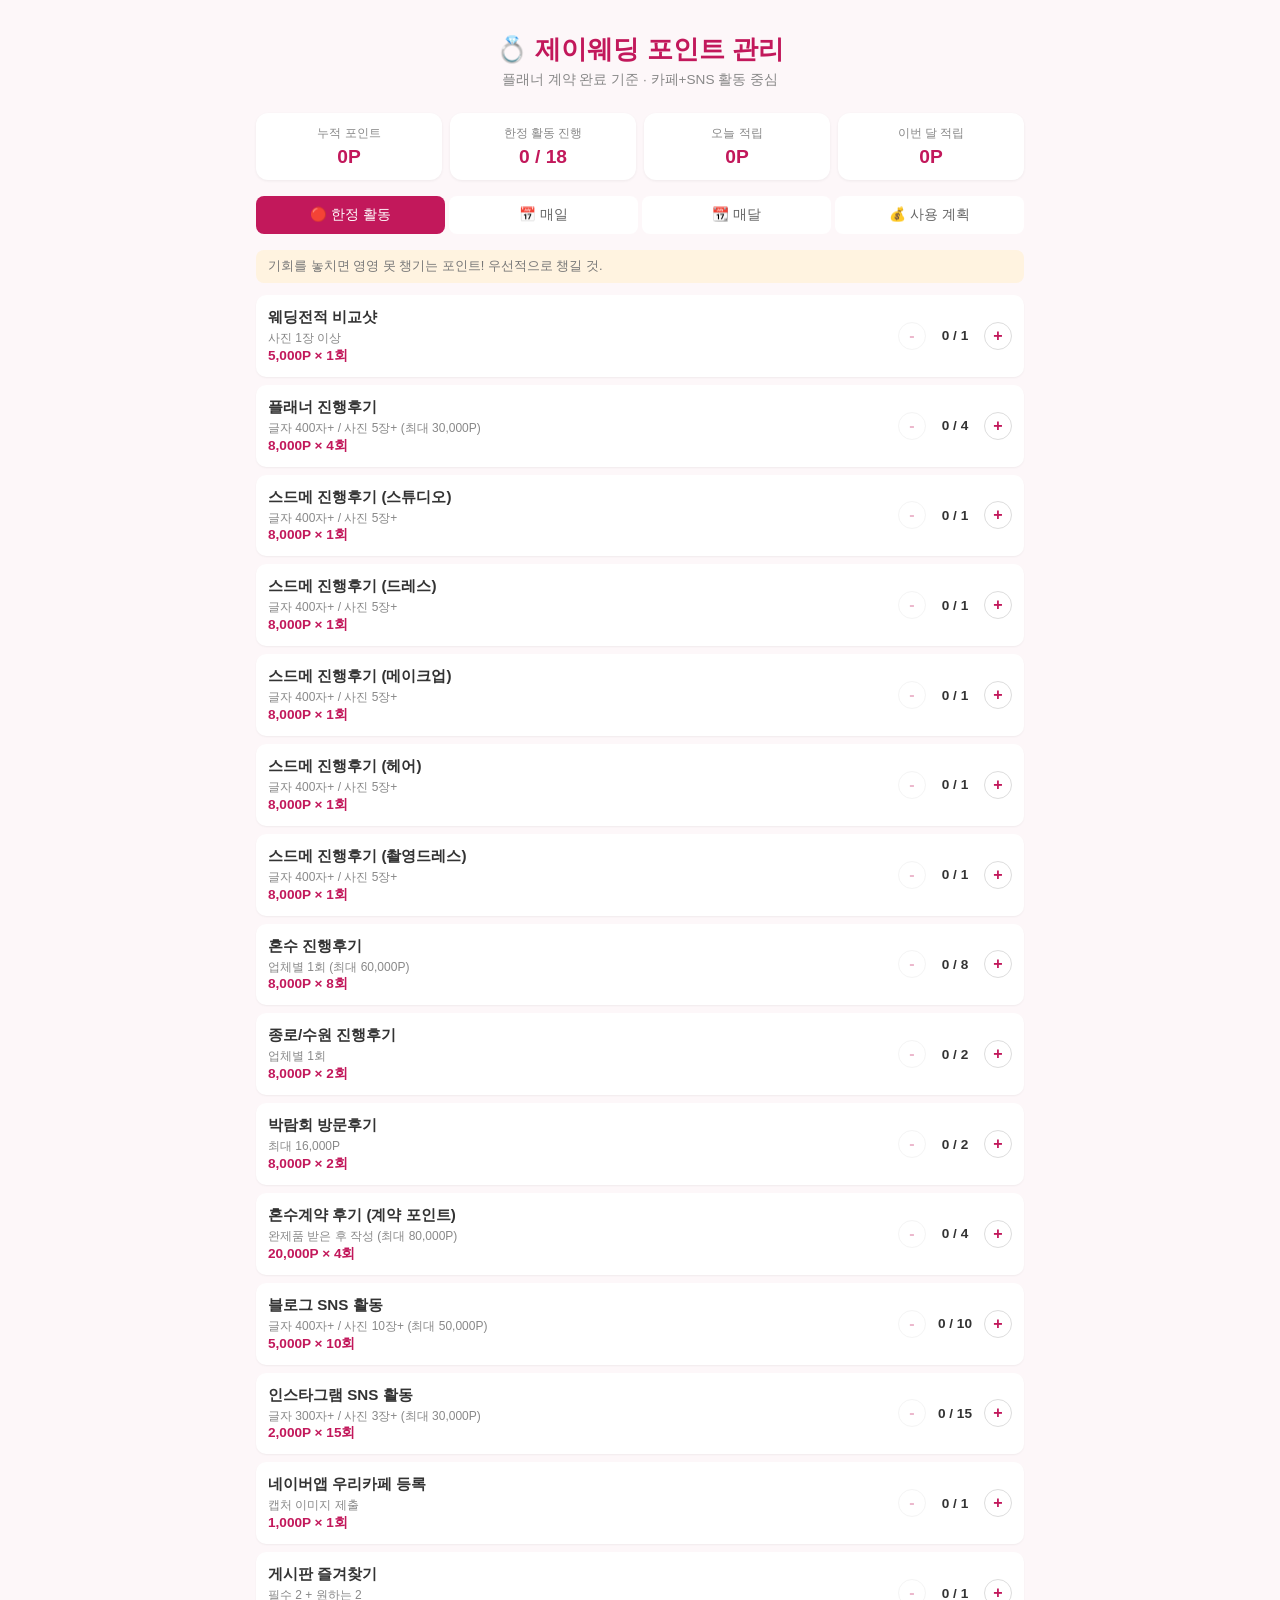
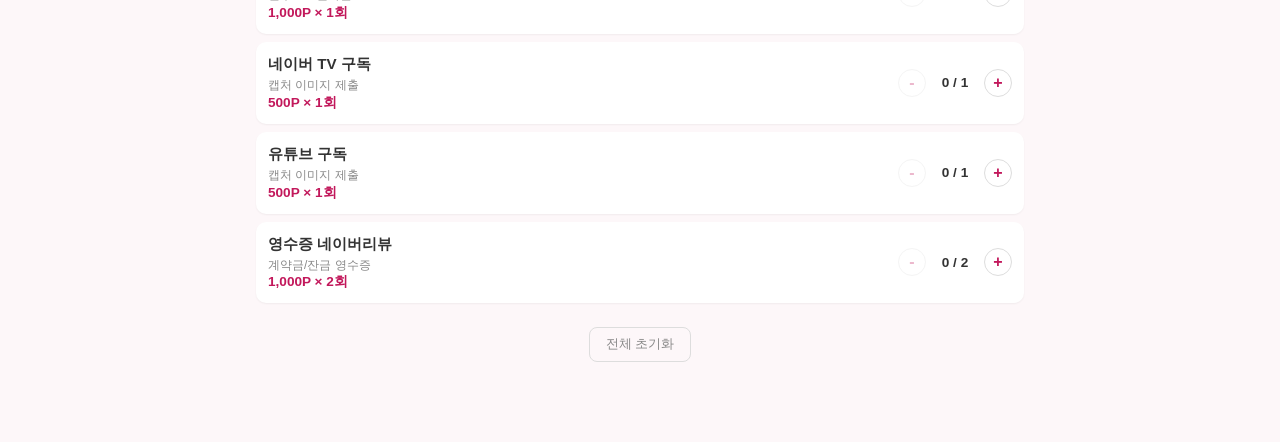
==== index.html @ fbb47b05 "." ====
<!DOCTYPE html>
<html lang="ko">
<head>
  <meta charset="UTF-8" />
  <meta name="viewport" content="width=device-width, initial-scale=1.0" />
  <title>💍 제이웨딩 포인트 관리</title>
  <link rel="stylesheet" href="styles.css" />
</head>
<body>
  <header>
    <h1>💍 제이웨딩 포인트 관리</h1>
    <p class="subtitle">플래너 계약 완료 기준 · 카페+SNS 활동 중심</p>
  </header>

  <section class="summary">
    <div class="card">
      <div class="card-label">누적 포인트</div>
      <div class="card-value" id="totalPoints">0P</div>
    </div>
    <div class="card">
      <div class="card-label">한정 활동 진행</div>
      <div class="card-value"><span id="limitedDone">0</span> / <span id="limitedTotal">0</span></div>
    </div>
    <div class="card">
      <div class="card-label">오늘 적립</div>
      <div class="card-value" id="todayPoints">0P</div>
    </div>
    <div class="card">
      <div class="card-label">이번 달 적립</div>
      <div class="card-value" id="monthPoints">0P</div>
    </div>
  </section>

  <nav class="tabs">
    <button class="tab active" data-tab="limited">🔴 한정 활동</button>
    <button class="tab" data-tab="daily">📅 매일</button>
    <button class="tab" data-tab="monthly">📆 매달</button>
    <button class="tab" data-tab="usage">💰 사용 계획</button>
  </nav>

  <main>
    <section id="tab-limited" class="tab-panel active">
      <p class="hint">기회를 놓치면 영영 못 챙기는 포인트! 우선적으로 챙길 것.</p>
      <ul id="limitedList" class="activity-list"></ul>
    </section>

    <section id="tab-daily" class="tab-panel">
      <p class="hint">오늘 날짜: <strong id="todayDate"></strong> · 매일 자정에 초기화됩니다.</p>
      <ul id="dailyList" class="activity-list"></ul>
    </section>

    <section id="tab-monthly" class="tab-panel">
      <p class="hint">이번 달: <strong id="thisMonth"></strong> · 매월 1일에 초기화됩니다.</p>
      <ul id="monthlyList" class="activity-list"></ul>
    </section>

    <section id="tab-usage" class="tab-panel">
      <p class="hint">포인트 사용은 본식일 <strong>한 달 전에 요청</strong> 필요. 게시글에 <code>[웨딩품목+사용금액]</code> 기재 후 신청.</p>
      <ul id="usageList" class="usage-list"></ul>
    </section>
  </main>

  <footer>
    <button id="resetBtn" class="reset-btn">전체 초기화</button>
  </footer>

  <script src="app.js"></script>
</body>
</html>
---- styles.css ----
* { box-sizing: border-box; margin: 0; padding: 0; }

body {
  font-family: -apple-system, BlinkMacSystemFont, "Segoe UI", "Malgun Gothic", sans-serif;
  background: #fdf7f9;
  color: #333;
  max-width: 800px;
  margin: 0 auto;
  padding: 16px;
  padding-bottom: 80px;
}

header { text-align: center; padding: 16px 0 8px; }
header h1 { font-size: 1.6rem; color: #c2185b; }
.subtitle { color: #888; font-size: 0.85rem; margin-top: 4px; }

.summary {
  display: grid;
  grid-template-columns: repeat(2, 1fr);
  gap: 8px;
  margin: 16px 0;
}
@media (min-width: 600px) {
  .summary { grid-template-columns: repeat(4, 1fr); }
}

.card {
  background: white;
  border-radius: 12px;
  padding: 12px;
  box-shadow: 0 1px 3px rgba(0,0,0,0.06);
  text-align: center;
}
.card-label { font-size: 0.75rem; color: #888; margin-bottom: 4px; }
.card-value { font-size: 1.2rem; font-weight: 700; color: #c2185b; }

.tabs {
  display: flex;
  gap: 4px;
  margin-bottom: 12px;
  overflow-x: auto;
  padding-bottom: 4px;
}
.tab {
  flex: 1;
  min-width: 80px;
  padding: 10px 8px;
  background: white;
  border: none;
  border-radius: 8px;
  cursor: pointer;
  font-size: 0.85rem;
  font-weight: 500;
  color: #666;
  white-space: nowrap;
  transition: all 0.15s;
}
.tab.active {
  background: #c2185b;
  color: white;
}

.tab-panel { display: none; }
.tab-panel.active { display: block; }

.hint {
  font-size: 0.8rem;
  color: #777;
  background: #fff3e0;
  padding: 8px 12px;
  border-radius: 8px;
  margin-bottom: 12px;
}
.hint code {
  background: #fff;
  padding: 1px 6px;
  border-radius: 4px;
  font-size: 0.85em;
}

.activity-list, .usage-list {
  list-style: none;
  display: flex;
  flex-direction: column;
  gap: 8px;
}

.activity-item {
  background: white;
  border-radius: 10px;
  padding: 12px;
  display: flex;
  align-items: center;
  gap: 10px;
  box-shadow: 0 1px 2px rgba(0,0,0,0.05);
  transition: opacity 0.2s;
}
.activity-item.done { opacity: 0.55; }

.activity-info { flex: 1; min-width: 0; }
.activity-name {
  font-weight: 600;
  font-size: 0.95rem;
  margin-bottom: 2px;
}
.activity-meta {
  font-size: 0.75rem;
  color: #888;
  line-height: 1.4;
}
.activity-point {
  font-size: 0.85rem;
  color: #c2185b;
  font-weight: 600;
  white-space: nowrap;
}

.counter {
  display: flex;
  align-items: center;
  gap: 4px;
}
.counter button {
  width: 28px;
  height: 28px;
  border-radius: 50%;
  border: 1px solid #ddd;
  background: white;
  cursor: pointer;
  font-size: 1rem;
  font-weight: 600;
  color: #c2185b;
}
.counter button:disabled {
  opacity: 0.3;
  cursor: not-allowed;
}
.counter .count {
  min-width: 50px;
  text-align: center;
  font-size: 0.85rem;
  font-weight: 600;
}

.usage-item {
  background: white;
  border-radius: 10px;
  padding: 12px 16px;
  display: flex;
  justify-content: space-between;
  align-items: center;
  box-shadow: 0 1px 2px rgba(0,0,0,0.05);
}
.usage-name { font-weight: 600; }
.usage-limit { color: #c2185b; font-weight: 600; }

footer {
  margin-top: 24px;
  text-align: center;
}
.reset-btn {
  background: transparent;
  border: 1px solid #ddd;
  color: #888;
  padding: 8px 16px;
  border-radius: 8px;
  cursor: pointer;
  font-size: 0.8rem;
}
.reset-btn:hover { color: #c2185b; border-color: #c2185b; }
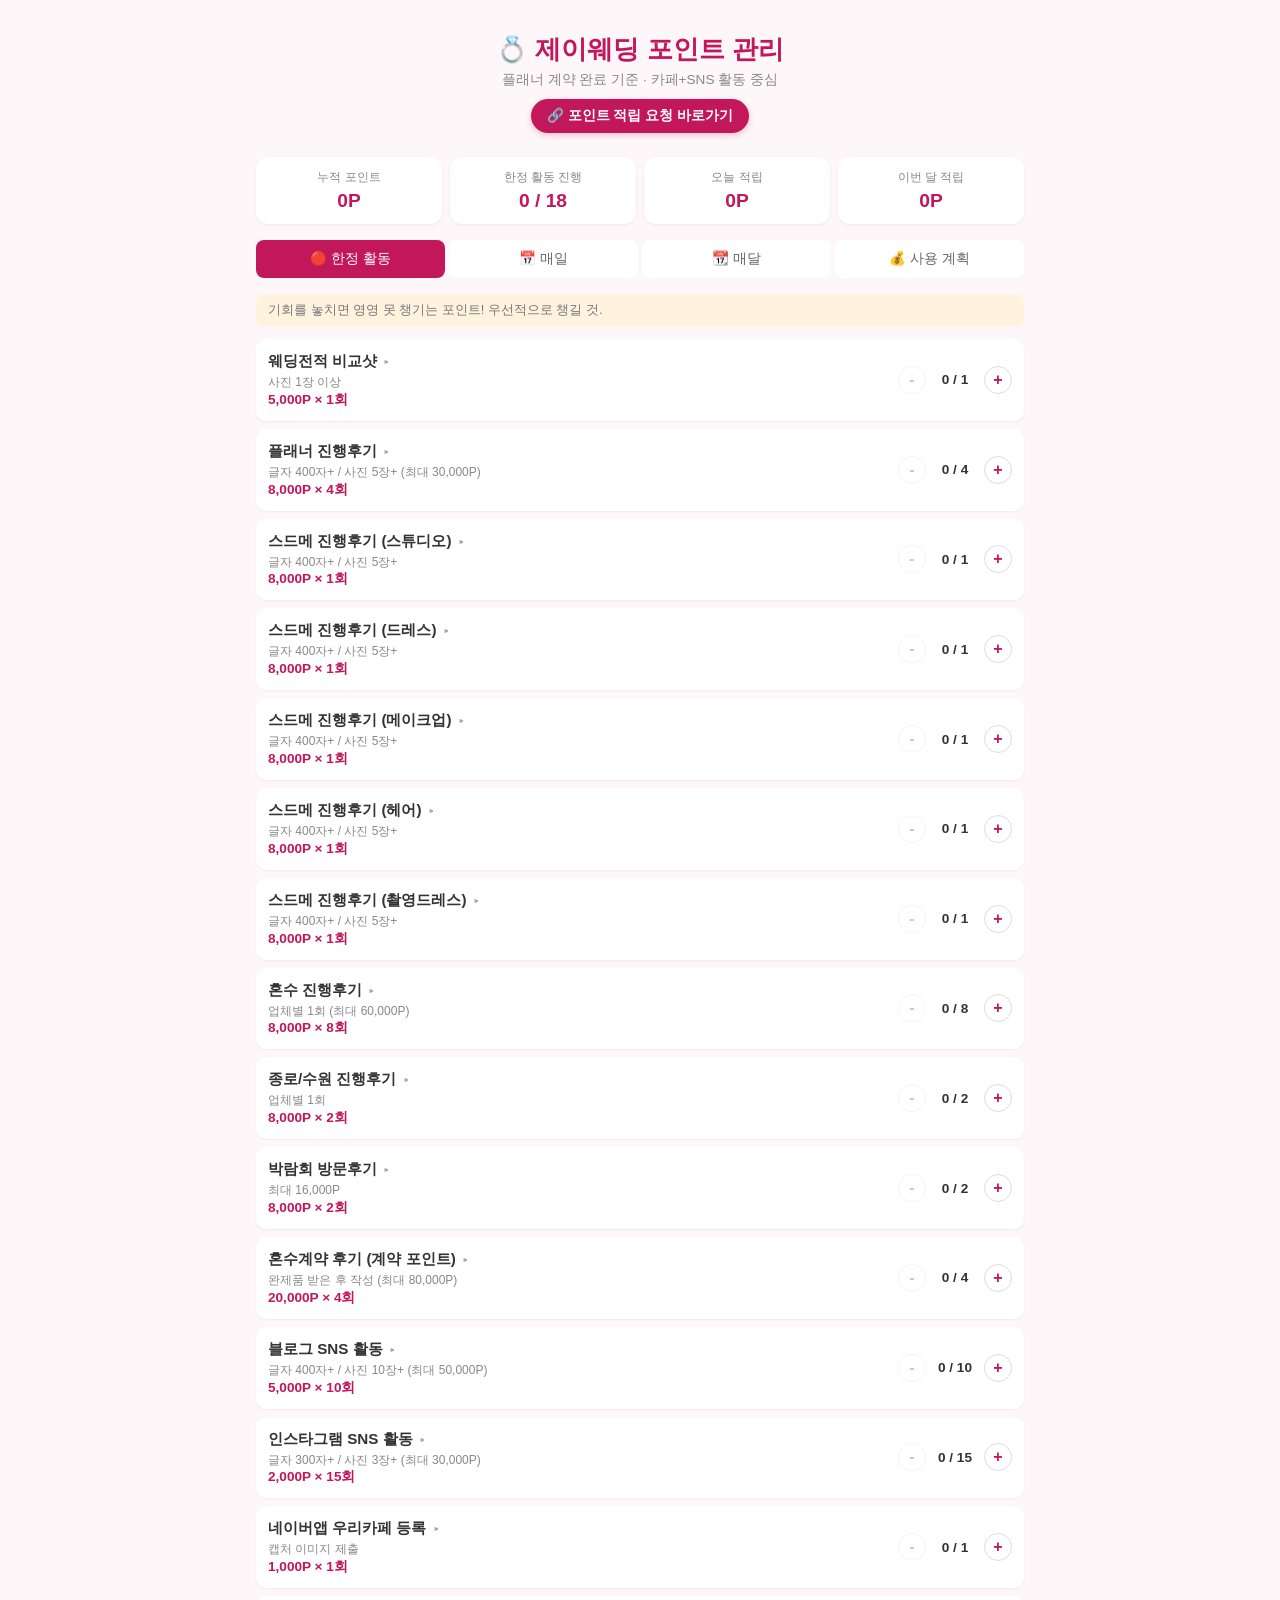
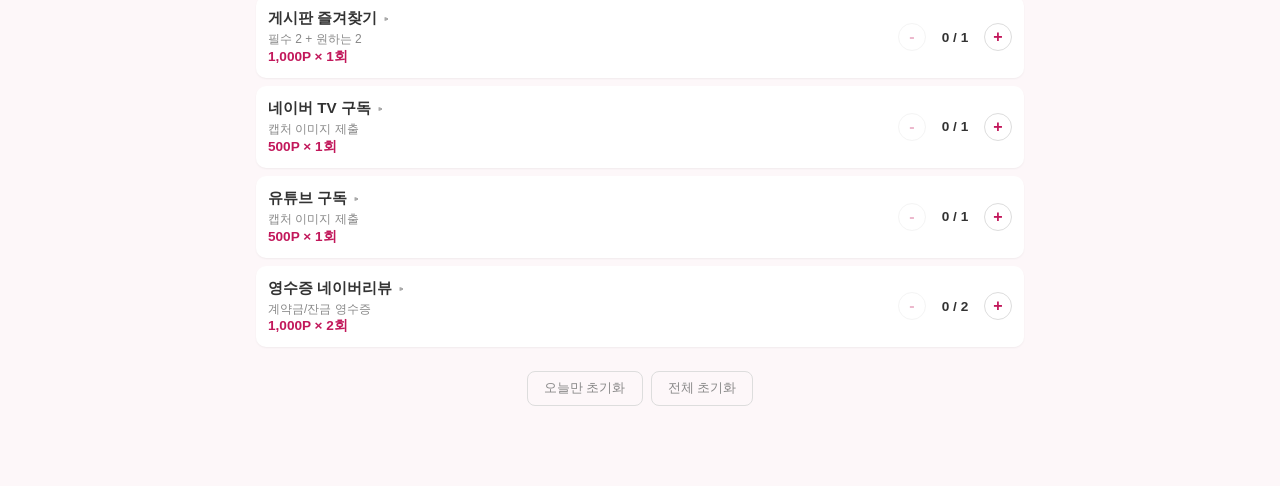
==== commit de11d06f: "v1.2" ====
--- a/index.html
+++ b/index.html
@@ -10,6 +10,9 @@
   <header>
     <h1>💍 제이웨딩 포인트 관리</h1>
     <p class="subtitle">플래너 계약 완료 기준 · 카페+SNS 활동 중심</p>
+    <a class="point-link" href="http://lovepromise.co.kr/cafe/point/login.asp" target="_blank" rel="noopener noreferrer">
+      🔗 포인트 적립 요청 바로가기
+    </a>
   </header>
 
   <section class="summary">
@@ -61,6 +64,7 @@
   </main>
 
   <footer>
+    <button id="resetTodayBtn" class="reset-btn">오늘만 초기화</button>
     <button id="resetBtn" class="reset-btn">전체 초기화</button>
   </footer>
 
--- a/styles.css
+++ b/styles.css
@@ -14,6 +14,27 @@
 header h1 { font-size: 1.6rem; color: #c2185b; }
 .subtitle { color: #888; font-size: 0.85rem; margin-top: 4px; }
 
+.point-link {
+  display: inline-block;
+  margin-top: 10px;
+  padding: 8px 16px;
+  background: #c2185b;
+  color: white;
+  text-decoration: none;
+  border-radius: 20px;
+  font-size: 0.85rem;
+  font-weight: 600;
+  box-shadow: 0 2px 6px rgba(194, 24, 91, 0.25);
+  transition: transform 0.1s, box-shadow 0.15s;
+}
+.point-link:hover {
+  transform: translateY(-1px);
+  box-shadow: 0 3px 10px rgba(194, 24, 91, 0.35);
+}
+.point-link:active {
+  transform: translateY(0);
+}
+
 .summary {
   display: grid;
   grid-template-columns: repeat(2, 1fr);
@@ -90,12 +111,119 @@
   border-radius: 10px;
   padding: 12px;
   display: flex;
+  flex-direction: column;
+  gap: 8px;
+  box-shadow: 0 1px 2px rgba(0,0,0,0.05);
+  transition: opacity 0.2s;
+}
+.activity-item.done { opacity: 0.55; }
+.activity-row {
+  display: flex;
   align-items: center;
   gap: 10px;
-  box-shadow: 0 1px 2px rgba(0,0,0,0.05);
-  transition: opacity 0.2s;
-}
-.activity-item.done { opacity: 0.55; }
+}
+.activity-info {
+  cursor: pointer;
+  user-select: none;
+}
+.chev {
+  display: inline-block;
+  font-size: 0.75rem;
+  color: #aaa;
+  margin-left: 2px;
+}
+.activity-item.open .chev { color: #c2185b; }
+
+.history {
+  border-top: 1px dashed #eee;
+  padding-top: 8px;
+  margin-top: 2px;
+}
+.history-title {
+  font-size: 0.75rem;
+  color: #888;
+  margin-bottom: 6px;
+  font-weight: 600;
+}
+.history-list {
+  list-style: none;
+  display: flex;
+  flex-direction: column;
+  gap: 3px;
+  max-height: 180px;
+  overflow-y: auto;
+}
+.history-list li {
+  font-size: 0.78rem;
+  color: #555;
+  background: #fafafa;
+  padding: 4px 8px;
+  border-radius: 6px;
+  display: flex;
+  align-items: center;
+  justify-content: space-between;
+  gap: 6px;
+}
+.history-list .hist-text { flex: 1; min-width: 0; }
+.history-list .hist-del {
+  width: 22px;
+  height: 22px;
+  border-radius: 50%;
+  border: none;
+  background: transparent;
+  color: #bbb;
+  cursor: pointer;
+  font-size: 1rem;
+  line-height: 1;
+  padding: 0;
+  flex-shrink: 0;
+}
+.history-list .hist-del:hover {
+  background: #fde0e6;
+  color: #c2185b;
+}
+.history-list li.empty {
+  color: #aaa;
+  background: transparent;
+  padding: 4px 0;
+  font-style: italic;
+}
+
+.history-add {
+  display: flex;
+  gap: 6px;
+  margin-top: 8px;
+  flex-wrap: wrap;
+}
+.history-add input[type="date"] {
+  flex: 1;
+  min-width: 140px;
+  font-size: 0.8rem;
+  padding: 4px 8px;
+  border: 1px solid #ddd;
+  border-radius: 6px;
+  font-family: inherit;
+  color: #333;
+}
+.history-add button {
+  font-size: 0.8rem;
+  padding: 4px 12px;
+  border-radius: 6px;
+  border: 1px solid #c2185b;
+  background: white;
+  color: #c2185b;
+  cursor: pointer;
+  font-weight: 600;
+  white-space: nowrap;
+}
+.history-add button:hover:not(:disabled) {
+  background: #c2185b;
+  color: white;
+}
+.history-add button:disabled {
+  opacity: 0.4;
+  cursor: not-allowed;
+}
 
 .activity-info { flex: 1; min-width: 0; }
 .activity-name {
@@ -157,6 +285,10 @@
 footer {
   margin-top: 24px;
   text-align: center;
+  display: flex;
+  justify-content: center;
+  gap: 8px;
+  flex-wrap: wrap;
 }
 .reset-btn {
   background: transparent;
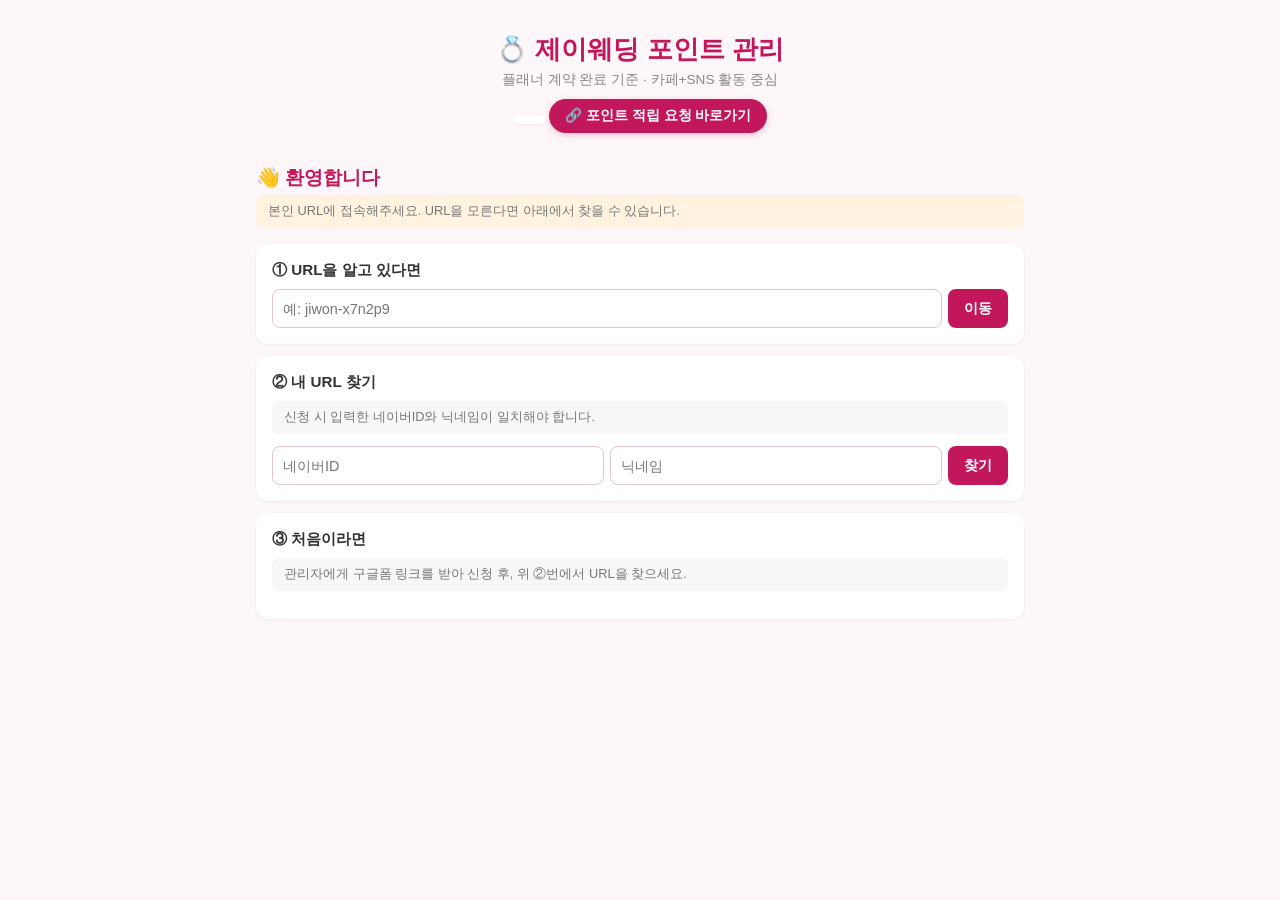
==== commit 2bfdd718: "admin/채널 1차 DB 연동 완료" ====
--- a/index.html
+++ b/index.html
@@ -10,10 +10,47 @@
   <header>
     <h1>💍 제이웨딩 포인트 관리</h1>
     <p class="subtitle">플래너 계약 완료 기준 · 카페+SNS 활동 중심</p>
+    <div id="userInfo" class="user-info" hidden>
+      <span id="userNickname"></span>
+      <span class="user-slug" id="userSlugLabel"></span>
+    </div>
     <a class="point-link" href="http://lovepromise.co.kr/cafe/point/login.asp" target="_blank" rel="noopener noreferrer">
       🔗 포인트 적립 요청 바로가기
     </a>
   </header>
+
+  <section id="welcome" class="welcome" hidden>
+    <h2>👋 환영합니다</h2>
+    <p class="hint">본인 URL에 접속해주세요. URL을 모른다면 아래에서 찾을 수 있습니다.</p>
+
+    <div class="welcome-card">
+      <h3>① URL을 알고 있다면</h3>
+      <div class="welcome-row">
+        <input type="text" id="directSlug" placeholder="예: jiwon-x7n2p9" autocomplete="off" />
+        <button id="directGoBtn" class="btn">이동</button>
+      </div>
+    </div>
+
+    <div class="welcome-card">
+      <h3>② 내 URL 찾기</h3>
+      <p class="hint">신청 시 입력한 네이버ID와 닉네임이 일치해야 합니다.</p>
+      <div class="welcome-row">
+        <input type="text" id="findNaverId" placeholder="네이버ID" autocomplete="off" />
+        <input type="text" id="findNickname" placeholder="닉네임" autocomplete="off" />
+        <button id="findBtn" class="btn">찾기</button>
+      </div>
+      <div id="findError" class="welcome-error" hidden></div>
+    </div>
+
+    <div class="welcome-card">
+      <h3>③ 처음이라면</h3>
+      <p class="hint">관리자에게 구글폼 링크를 받아 신청 후, 위 ②번에서 URL을 찾으세요.</p>
+    </div>
+  </section>
+
+  <div id="appLoading" class="app-loading">로딩 중…</div>
+
+  <div id="appBody" hidden>
 
   <section class="summary">
     <div class="card">
@@ -67,7 +104,9 @@
     <button id="resetTodayBtn" class="reset-btn">오늘만 초기화</button>
     <button id="resetBtn" class="reset-btn">전체 초기화</button>
   </footer>
+  </div><!-- /#appBody -->
 
+  <script src="supabase-config.js"></script>
   <script src="app.js"></script>
 </body>
 </html>
--- a/styles.css
+++ b/styles.css
@@ -300,3 +300,69 @@
   font-size: 0.8rem;
 }
 .reset-btn:hover { color: #c2185b; border-color: #c2185b; }
+
+/* ─── Phase 2: 사용자 식별 / 환영 화면 ──────────────────── */
+.user-info {
+  display: inline-flex;
+  align-items: center;
+  gap: 8px;
+  margin-top: 8px;
+  font-size: 0.85rem;
+  color: #c2185b;
+  background: white;
+  padding: 4px 12px;
+  border-radius: 16px;
+  box-shadow: 0 1px 3px rgba(0,0,0,0.06);
+}
+.user-info .user-slug { color: #aaa; font-family: ui-monospace, "Cascadia Mono", "Consolas", monospace; font-size: 0.75rem; }
+
+.app-loading {
+  text-align: center;
+  padding: 40px;
+  color: #888;
+  font-size: 0.9rem;
+}
+
+.welcome { margin: 24px 0; }
+.welcome h2 { color: #c2185b; font-size: 1.2rem; margin-bottom: 4px; }
+.welcome > .hint { margin-bottom: 16px; }
+
+.welcome-card {
+  background: white;
+  border-radius: 12px;
+  padding: 16px;
+  margin-bottom: 12px;
+  box-shadow: 0 1px 3px rgba(0,0,0,0.06);
+}
+.welcome-card h3 { font-size: 0.95rem; color: #333; margin-bottom: 8px; }
+.welcome-card .hint { background: #f7f7f7; }
+
+.welcome-row { display: flex; gap: 6px; flex-wrap: wrap; }
+.welcome-row input {
+  flex: 1;
+  min-width: 0;
+  padding: 10px;
+  border: 1px solid #e0c4d0;
+  border-radius: 8px;
+  font-size: 0.9rem;
+}
+.welcome-row .btn {
+  padding: 10px 16px;
+  background: #c2185b;
+  color: white;
+  border: none;
+  border-radius: 8px;
+  font-size: 0.9rem;
+  font-weight: 600;
+  cursor: pointer;
+}
+.welcome-row .btn:hover { filter: brightness(1.05); }
+
+.welcome-error {
+  margin-top: 8px;
+  padding: 8px 12px;
+  background: #ffebee;
+  color: #c62828;
+  border-radius: 8px;
+  font-size: 0.85rem;
+}
